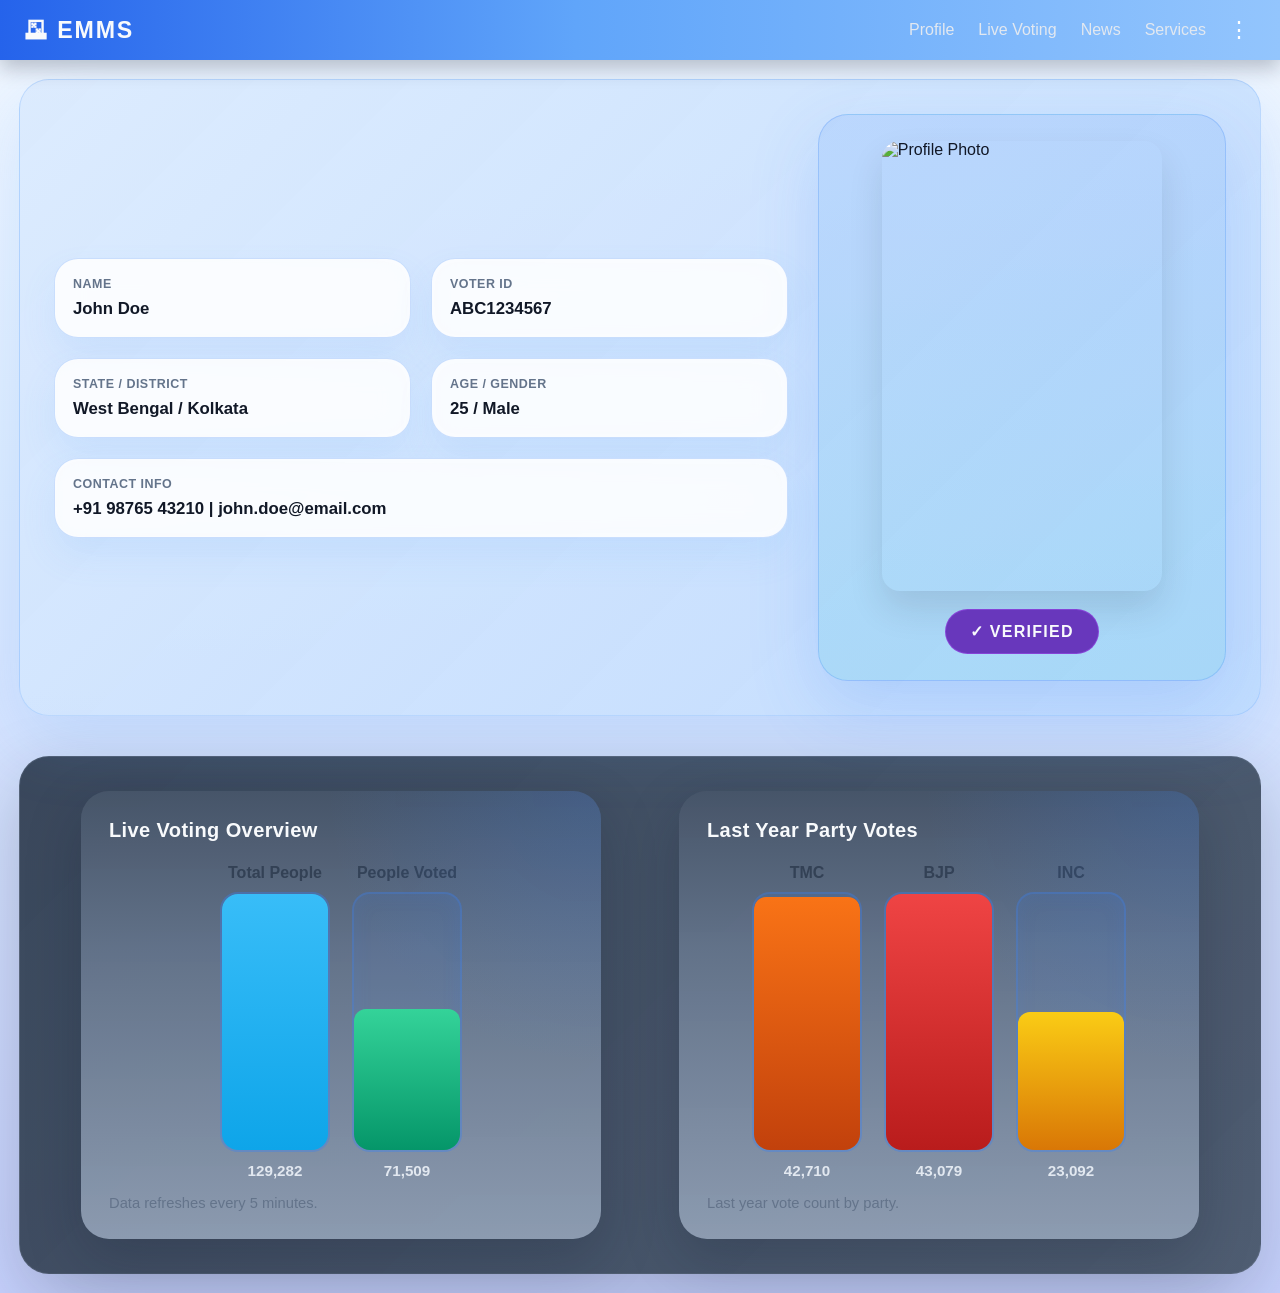
==== index.html @ e9f0c57c "profile dashbord" ====
<!DOCTYPE html>
<html lang="en">

<head>
    <meta charset="UTF-8">
    <meta name="viewport" content="width=device-width, initial-scale=1.0">
    <title>Document</title>
    <link rel="stylesheet" href="main_style.css">
    <script src="script.js"></script>
</head>

<body>
    <header class="navbar">
        <div class="logo">🗳 EMMS</div>

        <nav class="nav-links" id="navLinks">
            <a href="#profile">Profile</a>
            <a href="#live">Live Voting</a>
            <a href="#news">News</a>
            <a href="#services">Services</a>
        </nav>

        <div class="actions">
            <div class="menu">
                <button onclick="toggleMenu()">⋮</button>
                <div class="dropdown" id="dropdown">
                    <a href="edit-profile.html">Edit Profile</a>
                    <a href="voting.html">Voting Now</a>
                    <a href="history.html">Election History</a>
                </div>
            </div>
            <button class="hamburger" onclick="toggleNav()">☰</button>
        </div>
    </header>

    <main class="page-wrap">
        <section class="profile-container reveal">
            <div class="info-section">
                <div class="info-box">
                    <label>Name</label>
                    <p>John Doe</p>
                </div>
                <div class="info-box">
                    <label>Voter ID</label>
                    <p>ABC1234567</p>
                </div>
                <div class="info-box">
                    <label>State / District</label>
                    <p>West Bengal / Kolkata</p>
                </div>
                <div class="info-box">
                    <label>Age / Gender</label>
                    <p>25 / Male</p>
                </div>
                <div class="info-box full-row">
                    <label>Contact Info</label>
                    <p>+91 98765 43210 | john.doe@email.com</p>
                </div>
            </div>

            <aside class="photo-section">
                <div class="image-wrapper">
                    <img src="https://img.freepik.com/premium-photo/funny-3d-cartoon-teenage-boy_979495-14510.jpg" alt="Profile Photo">
                </div>
                <div class="status-badge verified">
                    <span>Verified</span>
                </div>
            </aside>
        </section>

        <section class="charts-section">
            <div class="chart-card reveal">
                <h2>Live Voting Overview</h2>
                <div class="chart-bars">
                    <div class="bar-item">
                        <span class="bar-label">Total People</span>
                        <div class="bar-container">
                            <div class="bar blue-bar" id="totalPeopleBar" style="height: 0%"></div>
                        </div>
                        <span class="bar-value" id="totalPeopleValue">0</span>
                    </div>
                    <div class="bar-item">
                        <span class="bar-label">People Voted</span>
                        <div class="bar-container">
                            <div class="bar green-bar" id="votedPeopleBar" style="height: 0%"></div>
                        </div>
                        <span class="bar-value" id="votedPeopleValue">0</span>
                    </div>
                </div>
                <p class="chart-note">Data refreshes every 5 minutes.</p>
            </div>

            <div class="chart-card reveal">
                <h2>Last Year Party Votes</h2>
                <div class="chart-bars">
                    <div class="bar-item">
                        <span class="bar-label">TMC</span>
                        <div class="bar-container">
                            <div class="bar orange-bar" id="tmcBar" style="height: 0%"></div>
                        </div>
                        <span class="bar-value" id="tmcValue">0</span>
                    </div>
                    <div class="bar-item">
                        <span class="bar-label">BJP</span>
                        <div class="bar-container">
                            <div class="bar red-bar" id="bjpBar" style="height: 0%"></div>
                        </div>
                        <span class="bar-value" id="bjpValue">0</span>
                    </div>
                    <div class="bar-item">
                        <span class="bar-label">INC</span>
                        <div class="bar-container">
                            <div class="bar yellow-bar" id="incBar" style="height: 0%"></div>
                        </div>
                        <span class="bar-value" id="incValue">0</span>
                    </div>
                </div>
                <p class="chart-note">Last year vote count by party.</p>
            </div>
        </section>
    </main>
</body>

</html>
---- main_style.css ----
* {
    box-sizing: border-box;
    font-family: 'Segoe UI', Tahoma, Geneva, Verdana, sans-serif;
}

body {
    margin: 0;
    min-height: 100vh;
    color: #111827;
    overflow-x: hidden;
    scroll-behavior: smooth;
    }

/* NAVBAR */
.navbar {
    display: flex;
    align-items: center;
    justify-content: flex-start;
    flex-wrap: wrap;
    gap: 16px;
    background: linear-gradient(90deg, #2563eb 0%, #60a5fa 45%, #93c5fd 100%);
    padding: 16px 24px;
    color: #f8fafc;
    position: sticky;
    top: 0;
    z-index: 10;
    width: 100%;
    left: 0;
    right: 0;
    box-shadow: 0 8px 20px rgba(15, 23, 42, 0.25);
}

.logo {
    font-size: 1.45rem;
    font-weight: 800;
    letter-spacing: 0.08em;
    color: #f8fafc;
}

.nav-links {
    display: flex;
    gap: 24px;
    align-items: center;
    margin-left: auto;
}

.actions {
    margin-left: 0;
}

.nav-links a {
    color: #e2e8f0;
    text-decoration: none;
    position: relative;
    transition: color 0.25s ease, transform 0.25s ease;
}

.nav-links a:hover {
    color: #facc15;
    transform: translateY(-1px);
}

.nav-links a::after {
    content: "";
    position: absolute;
    left: 0;
    bottom: -4px;
    width: 0;
    height: 2px;
    background: #60a5fa;
    transition: width 0.25s ease;
}

.nav-links a:hover::after {
    width: 100%;
}

.actions {
    display: flex;
    align-items: center;
    gap: 16px;
}

.menu {
    position: relative;
}

.menu button {
    background: none;
    border: none;
    color: white;
    font-size: 22px;
    cursor: pointer;
}

.dropdown {
    display: none;
    position: absolute;
    right: 0;
    top: 42px;
    background: #111827;
    border-radius: 10px;
    min-width: 180px;
    overflow: hidden;
    box-shadow: 0 18px 40px rgba(15, 23, 42, 0.2);
}

.dropdown a {
    display: block;
    padding: 12px 16px;
    color: white;
    text-decoration: none;
    transition: background 0.2s ease;
}

.dropdown a:hover {
    background: #1e293b;
}

.hamburger {
    display: none;
    font-size: 24px;
    background: none;
    border: none;
    color: white;
    cursor: pointer;
}

.page-wrap {
    width: 100%;
    padding: 1.2rem;
    background: linear-gradient(180deg, #eff6ff 0%, #dbeafe 35%, #c7d2fe 100%);
}

.profile-container {
    width: 100%;
    max-width: 100%;
    display: grid;
    grid-template-columns: 1.8fr 1fr;
    align-items: center;
    gap: 30px;
    padding: 34px;
    border-radius: 30px;
    border: 1px solid rgba(96, 165, 250, 0.25);
    background: linear-gradient(135deg, rgba(219, 234, 254, 0.95) 0%, rgba(191, 219, 254, 0.9) 100%);
    box-shadow: 0 24px 70px rgba(96, 165, 250, 0.18);
}

.info-section {
    display: grid;
    grid-template-columns: repeat(2, minmax(0, 1fr));
    gap: 20px;
    /* align-items: center; */
}

.info-box {
    border: 1px solid rgba(59, 130, 246, 0.25);
    padding: 18px;
    border-radius: 24px;
    background-color: rgba(255, 255, 255, 0.88);
    backdrop-filter: blur(14px);
    box-shadow: 0 18px 35px rgba(96, 165, 250, 0.12);
}

.info-box label {
    display: block;
    font-size: 0.78rem;
    color: #64748b;
    text-transform: uppercase;
    font-weight: 700;
    letter-spacing: 0.04em;
    margin-bottom: 8px;
}

.info-box p {
    margin: 0;
    font-size: 1.05rem;
    color: #111827;
    font-weight: 600;
}

.full-row {
    grid-column: span 2;
}

.photo-section {
    display: flex;
    flex-direction: column;
    align-items: center;
    gap: 18px;
    padding: 26px;
    border-radius: 30px;
    background: linear-gradient(180deg, rgba(59, 130, 246, 0.15), rgba(6, 182, 212, 0.15));
    border: 1px solid rgba(59, 130, 246, 0.25);
    box-shadow: 0 24px 70px rgba(59, 130, 246, 0.2);
}

.photo-section .image-wrapper {
    width: 100%;
    max-width: 280px;
    border-radius: 18px;
    overflow: hidden;
    box-shadow: 0 18px 35px rgba(15, 23, 42, 0.12);
}

.image-wrapper img {
    width: 100%;
    display: block;
    object-fit: cover;
    height: 50vh;
}

.status-badge {
    width: 100%;
    text-align: center;
    padding: 12px 0;
    border-radius: 999px;
    font-weight: 700;
    text-transform: uppercase;
    letter-spacing: 0.08em;

}

.verified {
    background-color: #6837bc;
    color: #f8fafc;
    border: 1px solid rgba(168, 85, 247, 0.45);
    width: auto;
    padding: 12px 24px;
}

.verified::before {
    content: '✓ ';
}

.pending {
    background-color: rgba(56, 189, 248, 0.15);
    color: #0c4a6e;
    border: 1px solid rgba(59, 130, 246, 0.35);
}

.charts-section {
    display: grid;
    grid-template-columns: repeat(2, minmax(0, 1fr));
    gap: 24px;
    margin-top: 40px;
    justify-items: center;
    background: linear-gradient(135deg, rgba(51, 65, 85, 0.96) 0%, rgba(71, 85, 105, 0.94) 100%);
    padding: 34px;
    border-radius: 30px;
    border: 1px solid rgba(148, 163, 184, 0.18);
    box-shadow: 0 24px 70px rgba(15, 23, 42, 0.22);
}

.chart-card {
    width: 100%;
    max-width: 520px;
    background: linear-gradient(180deg, rgba(71, 85, 105, 0.96) 0%, rgba(100, 116, 139, 0.94) 35%, rgba(148, 163, 184, 0.9) 100%);
    border-radius: 28px;
    padding: 28px;
    box-shadow: 0 20px 55px rgba(15, 23, 42, 0.22);
    position: relative;
    overflow: hidden;
}

.chart-card::before {
    content: "";
    position: absolute;
    inset: 0;
    background: radial-gradient(circle at top right, rgba(59, 130, 246, 0.2), transparent 40%);
    pointer-events: none;
}

.reveal {
    opacity: 0;
    transform: translateY(24px);
    transition: opacity 0.8s ease-out, transform 0.8s ease-out;
}

.reveal.visible {
    opacity: 1;
    transform: translateY(0);
}

.bar-container,
.chart-card,
.profile-container {
    will-change: transform, opacity;
}

.chart-card h2 {
    margin: 0 0 22px;
    font-size: 1.25rem;
    color: #f8fafc;
    letter-spacing: 0.02em;
}

.chart-bars {
    display: flex;
    justify-content: center;
    align-items: flex-end;
    gap: 22px;
    min-height: 200px;
}

.bar-item {
    display: flex;
    flex-direction: column;
    align-items: center;
    gap: 10px;
    flex: 0 0 110px;
    max-width: 120px;
}

.bar-label {
    font-weight: 700;
    color: #334155;
}

.bar-container {
    width: 100%;
    max-width: 120px;
    height: 260px;
    border: 2px solid rgba(59, 130, 246, 0.3);
    border-radius: 18px;
    background: rgba(59, 130, 246, 0.08);
    display: flex;
    align-items: flex-end;
    overflow: hidden;
    box-shadow: inset 0 0 20px rgba(59, 130, 246, 0.1);
}

.bar {
    width: 100%;
    height: 0%;
    border-radius: 12px 12px 0 0;
    transition: height 0.5s cubic-bezier(0.4, 0, 0.2, 1);
}

.bar.blue-bar {
    background: linear-gradient(180deg, #38bdf8 0%, #0ea5e9 100%);
}

.bar.green-bar {
    background: linear-gradient(180deg, #34d399 0%, #059669 100%);
}

.bar.orange-bar {
    background: linear-gradient(180deg, #f97316 0%, #c2410c 100%);
}

.bar.red-bar {
    background: linear-gradient(180deg, #ef4444 0%, #b91c1c 100%);
}

.bar.yellow-bar {
    background: linear-gradient(180deg, #facc15 0%, #d97706 100%);
}

.bar-value {
    font-size: 0.95rem;
    color: #e2e8f0;
    font-weight: 700;
}

.chart-note {
    margin: 16px 0 0;
    color: #64748b;
    font-size: 0.92rem;
}

@media (max-width: 960px) {
    .profile-container {
        grid-template-columns: 1fr;
    }

    .info-section {
        grid-template-columns: 1fr;
    }

    .full-row {
        grid-column: span 1;
    }

    .charts-section {
        grid-template-columns: 1fr;
    }

    .chart-card {
        width: min(90vw, 700px);
    }
}

@media (max-width: 768px) {
    .nav-links {
        display: none;
        width: 100%;
        flex-direction: column;
        gap: 14px;
        padding-top: 12px;
        border-top: 1px solid rgba(255, 255, 255, 0.12);
    }

    .nav-links.show {
        display: flex;
    }

    .hamburger {
        display: inline-flex;
    }

    .actions {
        gap: 12px;
    }

    .dropdown {
        right: 0;
        top: 44px;
    }

    .bar-container {
        height: 220px;
    }
}

@media (max-width: 600px) {
    .navbar {
        padding: 16px 16px;
    }

    .page-wrap {
        padding: 2rem 16px 2.5rem;
    }

    .chart-card {
        width: min(94vw, 520px);
    }

    .bar-item {
        flex: 0 0 90px;
        max-width: 100px;
    }

    .image-wrapper img {
        height: 40vh;
    }
}

@media (max-width: 500px) {
    .profile-container {
        gap: 18px;
    }

    .navbar {
        justify-content: space-between;
    }

    .nav-links {
        gap: 12px;
    }

    .chart-bars {
        gap: 16px;
    }
}
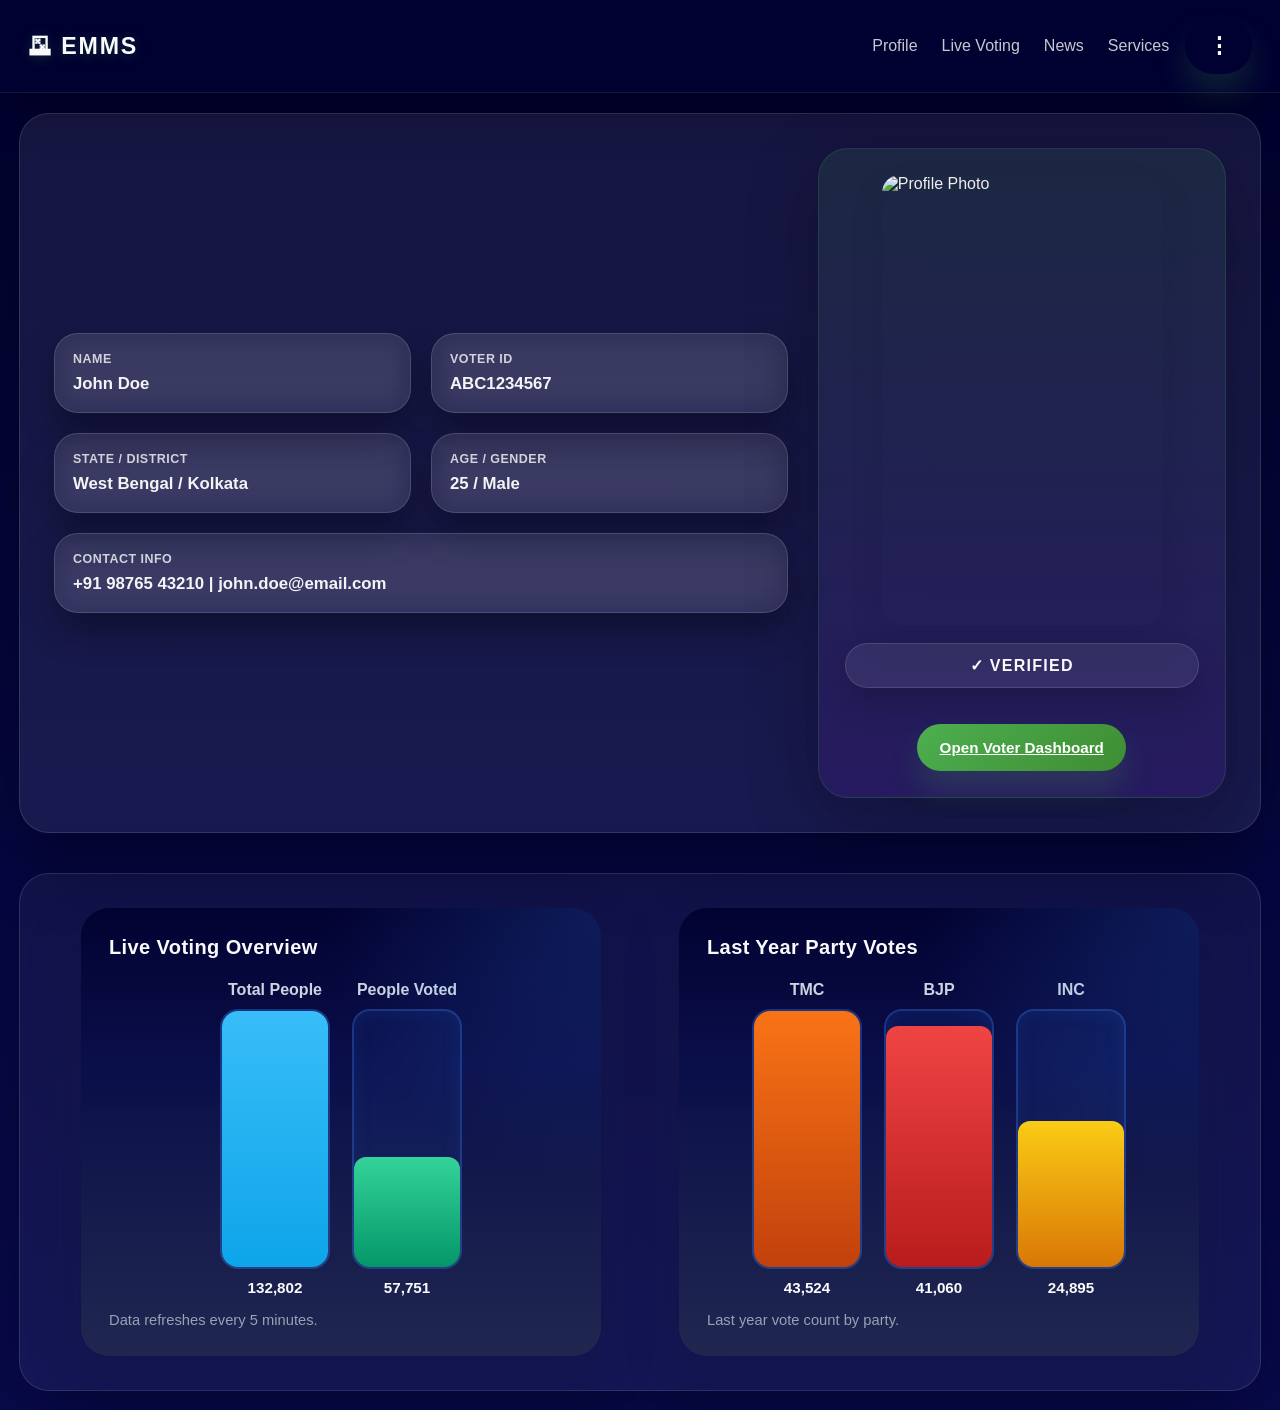
==== commit 6b4c8da7: "Add Voter Dashboard link and enhance verified/pending badge styles" ====
--- a/index.html
+++ b/index.html
@@ -26,6 +26,7 @@
                 <div class="dropdown" id="dropdown">
                     <a href="edit-profile.html">Edit Profile</a>
                     <a href="voting.html">Voting Now</a>
+                    <a href="dash.html#voter">Voter Dashboard</a>
                     <a href="history.html">Election History</a>
                 </div>
             </div>
@@ -65,6 +66,7 @@
                 <div class="status-badge verified">
                     <span>Verified</span>
                 </div>
+                <a class="action-btn" href="dash.html#voter" style="margin-top: 18px; display: inline-flex; justify-content: center;">Open Voter Dashboard</a>
             </aside>
         </section>
 
--- a/main_style.css
+++ b/main_style.css
@@ -3,13 +3,63 @@
     font-family: 'Segoe UI', Tahoma, Geneva, Verdana, sans-serif;
 }
 
+:root {
+    --bg: #020231;
+    --surface: rgba(255, 255, 255, 0.12);
+    --surface-strong: rgba(255, 255, 255, 0.18);
+    --accent: #4CAF50;
+    --accent-soft: rgba(76, 175, 80, 0.12);
+    --text: #f1eeee;
+    --muted: rgba(255, 255, 255, 0.78);
+    --muted-strong: rgba(255, 255, 255, 0.95);
+}
+
 body {
     margin: 0;
     min-height: 100vh;
-    color: #111827;
+    color: var(--text);
+    background: linear-gradient(180deg, #020231 0%, #07082f 100%);
     overflow-x: hidden;
     scroll-behavior: smooth;
-    }
+    position: relative;
+}
+
+body::before {
+    content: "";
+    position: fixed;
+    inset: 0;
+    background: radial-gradient(circle at top left, rgba(76, 175, 80, 0.12), transparent 20%),
+                radial-gradient(circle at bottom right, rgba(59, 130, 246, 0.1), transparent 18%);
+    pointer-events: none;
+    opacity: 0.9;
+    z-index: -1;
+}
+
+button,
+.action-btn {
+    border: none;
+    border-radius: 999px;
+    background: linear-gradient(135deg, #4caf50 0%, #3f8d32 100%);
+    color: #ffffff;
+    padding: 0.95rem 1.4rem;
+    font-size: 0.95rem;
+    font-weight: 700;
+    cursor: pointer;
+    transition: transform 0.3s ease, box-shadow 0.3s ease, opacity 0.3s ease;
+    box-shadow: 0 18px 30px rgba(76, 175, 80, 0.18);
+}
+
+button:hover,
+.action-btn:hover {
+    transform: translateY(-2px);
+    box-shadow: 0 22px 40px rgba(76, 175, 80, 0.24);
+}
+
+button:focus,
+.action-btn:focus {
+    outline: none;
+    box-shadow: 0 0 0 4px rgba(76, 175, 80, 0.18);
+}
 
 /* NAVBAR */
 .navbar {
@@ -18,16 +68,25 @@
     justify-content: flex-start;
     flex-wrap: wrap;
     gap: 16px;
-    background: linear-gradient(90deg, #2563eb 0%, #60a5fa 45%, #93c5fd 100%);
-    padding: 16px 24px;
-    color: #f8fafc;
+    background: rgba(2, 2, 49, 0.96);
+    padding: 18px 28px;
+    color: var(--text);
     position: sticky;
     top: 0;
     z-index: 10;
     width: 100%;
     left: 0;
     right: 0;
-    box-shadow: 0 8px 20px rgba(15, 23, 42, 0.25);
+    box-shadow: 0 18px 40px rgba(0, 0, 0, 0.25);
+    border-bottom: 1px solid rgba(255, 255, 255, 0.08);
+}
+
+.logo {
+    font-size: 1.45rem;
+    font-weight: 800;
+    letter-spacing: 0.08em;
+    color: #e5f0ff;
+    text-shadow: 0 2px 12px rgba(76, 175, 80, 0.25);
 }
 
 .logo {
@@ -49,14 +108,14 @@
 }
 
 .nav-links a {
-    color: #e2e8f0;
+    color: var(--muted);
     text-decoration: none;
     position: relative;
     transition: color 0.25s ease, transform 0.25s ease;
 }
 
 .nav-links a:hover {
-    color: #facc15;
+    color: var(--text);
     transform: translateY(-1px);
 }
 
@@ -67,7 +126,7 @@
     bottom: -4px;
     width: 0;
     height: 2px;
-    background: #60a5fa;
+    background: var(--accent);
     transition: width 0.25s ease;
 }
 
@@ -98,23 +157,23 @@
     position: absolute;
     right: 0;
     top: 42px;
-    background: #111827;
+    background: rgba(2, 2, 49, 0.98);
     border-radius: 10px;
     min-width: 180px;
     overflow: hidden;
-    box-shadow: 0 18px 40px rgba(15, 23, 42, 0.2);
+    box-shadow: 0 18px 40px rgba(76, 175, 80, 0.18);
 }
 
 .dropdown a {
     display: block;
     padding: 12px 16px;
-    color: white;
+    color: var(--text);
     text-decoration: none;
-    transition: background 0.2s ease;
+    transition: background 0.2s ease, color 0.2s ease;
 }
 
 .dropdown a:hover {
-    background: #1e293b;
+    background: rgba(255, 255, 255, 0.08);
 }
 
 .hamburger {
@@ -129,7 +188,9 @@
 .page-wrap {
     width: 100%;
     padding: 1.2rem;
-    background: linear-gradient(180deg, #eff6ff 0%, #dbeafe 35%, #c7d2fe 100%);
+    min-height: calc(100vh - 72px);
+    background: linear-gradient(180deg, rgba(2, 2, 49, 0.96) 0%, rgba(8, 10, 77, 0.98) 100%);
+    animation: fadeInUp 0.85s ease both;
 }
 
 .profile-container {
@@ -141,9 +202,15 @@
     gap: 30px;
     padding: 34px;
     border-radius: 30px;
-    border: 1px solid rgba(96, 165, 250, 0.25);
-    background: linear-gradient(135deg, rgba(219, 234, 254, 0.95) 0%, rgba(191, 219, 254, 0.9) 100%);
-    box-shadow: 0 24px 70px rgba(96, 165, 250, 0.18);
+    border: 1px solid rgba(255, 255, 255, 0.12);
+    background: rgba(255, 255, 255, 0.08);
+    box-shadow: 0 24px 70px rgba(0, 0, 0, 0.34);
+    transition: transform 0.4s ease, box-shadow 0.4s ease;
+}
+
+.profile-container:hover {
+    transform: translateY(-6px);
+    box-shadow: 0 36px 90px rgba(0, 0, 0, 0.34);
 }
 
 .info-section {
@@ -154,18 +221,24 @@
 }
 
 .info-box {
-    border: 1px solid rgba(59, 130, 246, 0.25);
+    border: 1px solid rgba(255, 255, 255, 0.14);
     padding: 18px;
     border-radius: 24px;
-    background-color: rgba(255, 255, 255, 0.88);
+    background-color: rgba(255, 255, 255, 0.08);
     backdrop-filter: blur(14px);
-    box-shadow: 0 18px 35px rgba(96, 165, 250, 0.12);
+    box-shadow: 0 18px 35px rgba(0, 0, 0, 0.32);
+    transition: transform 0.3s ease, box-shadow 0.3s ease;
+}
+
+.info-box:hover {
+    transform: translateY(-4px);
+    box-shadow: 0 24px 55px rgba(0, 0, 0, 0.28);
 }
 
 .info-box label {
     display: block;
     font-size: 0.78rem;
-    color: #64748b;
+    color: var(--muted);
     text-transform: uppercase;
     font-weight: 700;
     letter-spacing: 0.04em;
@@ -175,7 +248,7 @@
 .info-box p {
     margin: 0;
     font-size: 1.05rem;
-    color: #111827;
+    color: var(--muted-strong);
     font-weight: 600;
 }
 
@@ -190,9 +263,15 @@
     gap: 18px;
     padding: 26px;
     border-radius: 30px;
-    background: linear-gradient(180deg, rgba(59, 130, 246, 0.15), rgba(6, 182, 212, 0.15));
-    border: 1px solid rgba(59, 130, 246, 0.25);
-    box-shadow: 0 24px 70px rgba(59, 130, 246, 0.2);
+    background: linear-gradient(180deg, rgba(76, 175, 80, 0.12), rgba(138, 43, 226, 0.12));
+    border: 1px solid rgba(76, 175, 80, 0.18);
+    box-shadow: 0 24px 70px rgba(0, 0, 0, 0.28);
+    transition: transform 0.4s ease, box-shadow 0.4s ease;
+}
+
+.photo-section:hover {
+    transform: translateY(-6px);
+    box-shadow: 0 36px 90px rgba(0, 0, 0, 0.32);
 }
 
 .photo-section .image-wrapper {
@@ -222,9 +301,9 @@
 }
 
 .verified {
-    background-color: #6837bc;
-    color: #f8fafc;
-    border: 1px solid rgba(168, 85, 247, 0.45);
+    background-color: rgba(76, 175, 80, 0.18);
+    color: #e7ffea;
+    border: 1px solid rgba(76, 175, 80, 0.35);
     width: auto;
     padding: 12px 24px;
 }
@@ -234,9 +313,9 @@
 }
 
 .pending {
-    background-color: rgba(56, 189, 248, 0.15);
-    color: #0c4a6e;
-    border: 1px solid rgba(59, 130, 246, 0.35);
+    background-color: rgba(239, 68, 68, 0.15);
+    color: #ffe4e4;
+    border: 1px solid rgba(239, 68, 68, 0.35);
 }
 
 .charts-section {
@@ -245,22 +324,28 @@
     gap: 24px;
     margin-top: 40px;
     justify-items: center;
-    background: linear-gradient(135deg, rgba(51, 65, 85, 0.96) 0%, rgba(71, 85, 105, 0.94) 100%);
+    background: rgba(255, 255, 255, 0.05);
     padding: 34px;
     border-radius: 30px;
-    border: 1px solid rgba(148, 163, 184, 0.18);
-    box-shadow: 0 24px 70px rgba(15, 23, 42, 0.22);
+    border: 1px solid rgba(255, 255, 255, 0.12);
+    box-shadow: 0 24px 70px rgba(0, 0, 0, 0.28);
 }
 
 .chart-card {
     width: 100%;
     max-width: 520px;
-    background: linear-gradient(180deg, rgba(71, 85, 105, 0.96) 0%, rgba(100, 116, 139, 0.94) 35%, rgba(148, 163, 184, 0.9) 100%);
+    background: linear-gradient(180deg, rgba(2, 2, 49, 0.98) 0%, rgba(11, 15, 73, 0.96) 35%, rgba(33, 41, 79, 0.92) 100%);
     border-radius: 28px;
     padding: 28px;
     box-shadow: 0 20px 55px rgba(15, 23, 42, 0.22);
     position: relative;
     overflow: hidden;
+    transition: transform 0.35s ease, box-shadow 0.35s ease;
+}
+
+.chart-card:hover {
+    transform: translateY(-6px);
+    box-shadow: 0 32px 85px rgba(0, 0, 0, 0.28);
 }
 
 .chart-card::before {
@@ -314,7 +399,7 @@
 
 .bar-label {
     font-weight: 700;
-    color: #334155;
+    color: #cbd5e1;
 }
 
 .bar-container {
@@ -328,6 +413,7 @@
     align-items: flex-end;
     overflow: hidden;
     box-shadow: inset 0 0 20px rgba(59, 130, 246, 0.1);
+    backdrop-filter: blur(6px);
 }
 
 .bar {
@@ -359,14 +445,28 @@
 
 .bar-value {
     font-size: 0.95rem;
-    color: #e2e8f0;
+    color: #f8fafc;
     font-weight: 700;
 }
 
 .chart-note {
     margin: 16px 0 0;
-    color: #64748b;
+    color: #94a3b8;
     font-size: 0.92rem;
+}
+
+.status-badge {
+    width: 100%;
+    text-align: center;
+    padding: 12px 0;
+    border-radius: 999px;
+    font-weight: 700;
+    text-transform: uppercase;
+    letter-spacing: 0.08em;
+    background: rgba(255, 255, 255, 0.08);
+    color: #f8fafc;
+    border: 1px solid rgba(255, 255, 255, 0.12);
+    box-shadow: 0 16px 30px rgba(0, 0, 0, 0.18);
 }
 
 @media (max-width: 960px) {
@@ -417,9 +517,16 @@
         right: 0;
         top: 44px;
     }
-
-    .bar-container {
-        height: 220px;
+}
+
+@keyframes fadeInUp {
+    from {
+        opacity: 0;
+        transform: translateY(24px);
+    }
+    to {
+        opacity: 1;
+        transform: translateY(0);
     }
 }
 
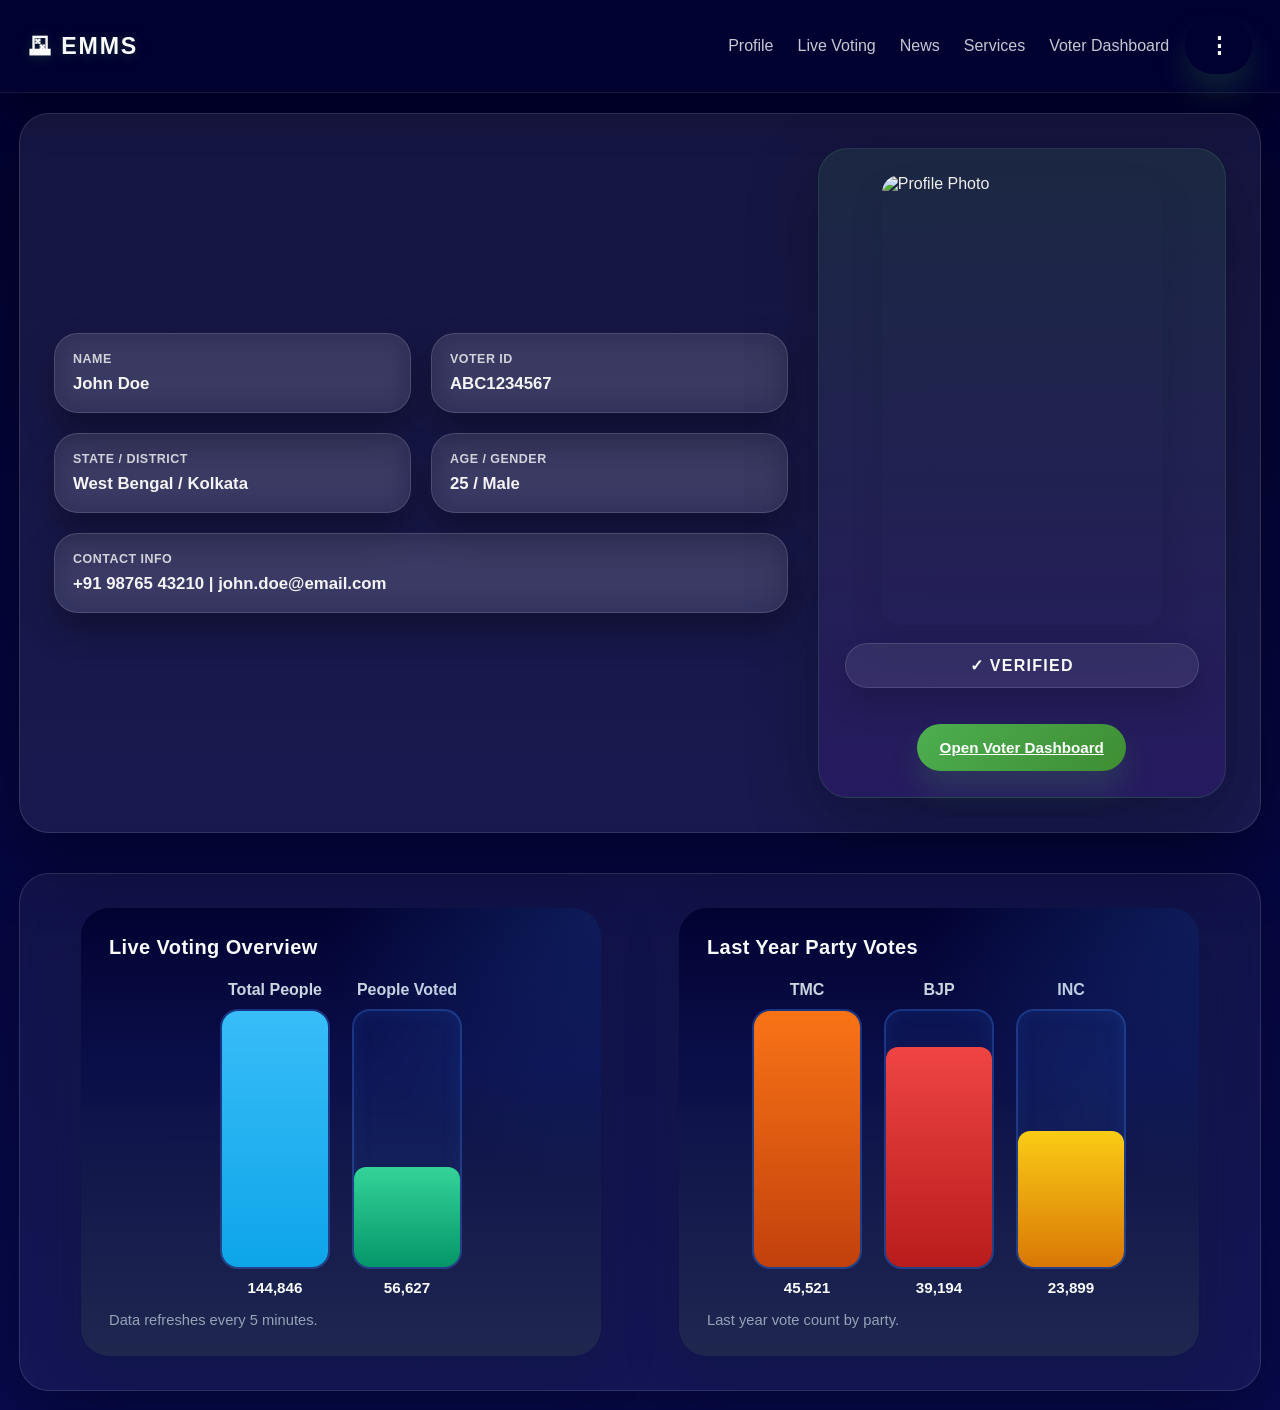
==== commit 60071739: "Add voter actions section and link to Voter Dashboard in navigation" ====
--- a/index.html
+++ b/index.html
@@ -18,6 +18,7 @@
             <a href="#live">Live Voting</a>
             <a href="#news">News</a>
             <a href="#services">Services</a>
+            <a href="dash.html#voter">Voter Dashboard</a>
         </nav>
 
         <div class="actions">
